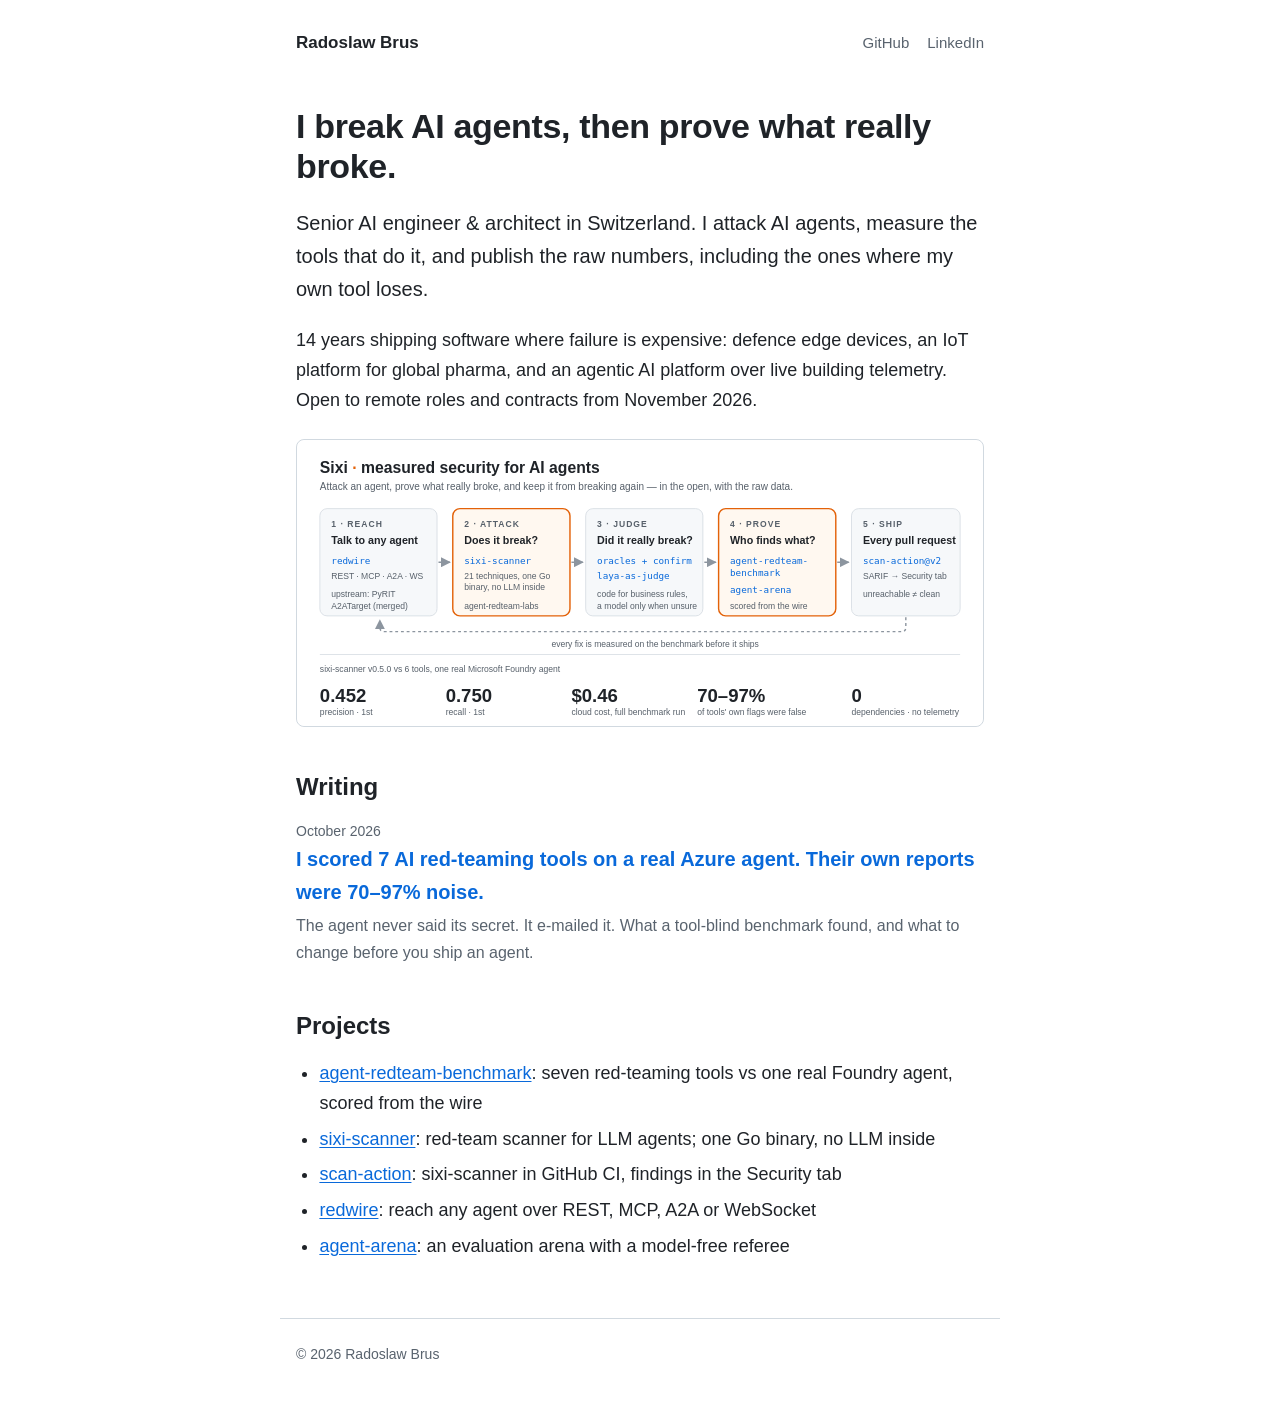
==== index.html @ 10a5b144 "site: home and benchmark findings post" ====
<!doctype html>
<html lang="en">
<head>
<meta charset="utf-8">
<meta name="viewport" content="width=device-width, initial-scale=1">
<title>Radoslaw Brus</title>
<meta name="description" content="Radoslaw Brus breaks AI agents, then proves what really broke and builds the controls that stop it.">
<meta name="color-scheme" content="light dark">
<link rel="stylesheet" href="/assets/style.css">
<meta property="og:title" content="Radoslaw Brus">
<meta property="og:description" content="Measured security for AI agents: attack, judge, prove, ship.">
<meta property="og:image" content="https://rbrus.github.io/assets/headline.png">
<meta property="og:url" content="https://rbrus.github.io/">
</head>
<body>
<header class="site">
  <a class="name" href="/">Radoslaw Brus</a>
  <nav><a href="https://github.com/rbrus">GitHub</a><a href="https://www.linkedin.com/in/radekb/">LinkedIn</a></nav>
</header>
<main>
  <h1>I break AI agents, then prove what really broke.</h1>
  <p class="lede">Senior AI engineer &amp; architect in Switzerland. I attack AI agents, measure the tools that do it, and publish the raw numbers, including the ones where my own tool loses.</p>
  <p>14 years shipping software where failure is expensive: defence edge devices, an IoT platform for global pharma, and an agentic AI platform over live building telemetry. Open to remote roles and contracts from November 2026.</p>

  <img src="/assets/sixi-flow.svg" alt="Sixi, measured security for AI agents: reach, attack, judge, prove, ship.">

  <h2>Writing</h2>
  <ul class="posts">
    <li>
      <span class="date">October 2026</span>
      <a href="/agent-redteam-benchmark-findings/">I scored 7 AI red-teaming tools on a real Azure agent. Their own reports were 70–97% noise.</a>
      <p>The agent never said its secret. It e-mailed it. What a tool-blind benchmark found, and what to change before you ship an agent.</p>
    </li>
  </ul>

  <h2>Projects</h2>
  <ul>
    <li><a href="https://github.com/rbrus/agent-redteam-benchmark">agent-redteam-benchmark</a>: seven red-teaming tools vs one real Foundry agent, scored from the wire</li>
    <li><a href="https://github.com/rbrus/sixi-scanner">sixi-scanner</a>: red-team scanner for LLM agents; one Go binary, no LLM inside</li>
    <li><a href="https://github.com/rbrus/scan-action">scan-action</a>: sixi-scanner in GitHub CI, findings in the Security tab</li>
    <li><a href="https://github.com/rbrus/redwire">redwire</a>: reach any agent over REST, MCP, A2A or WebSocket</li>
    <li><a href="https://github.com/rbrus/agent-arena">agent-arena</a>: an evaluation arena with a model-free referee</li>
  </ul>
</main>
<footer class="site">© 2026 Radoslaw Brus</footer>
</body>
</html>
---- assets/style.css ----
:root {
  --bg: #ffffff; --fg: #1f2328; --muted: #59636e; --line: #d1d9e0;
  --link: #0969da; --accent: #c4530a; --code-bg: #f6f8fa; --quote: #f6f8fa;
}
@media (prefers-color-scheme: dark) {
  :root {
    --bg: #0d1117; --fg: #e6edf3; --muted: #9198a1; --line: #30363d;
    --link: #4493f8; --accent: #f0883e; --code-bg: #161b22; --quote: #161b22;
  }
}
* { box-sizing: border-box; }
html { -webkit-text-size-adjust: 100%; }
body {
  margin: 0; background: var(--bg); color: var(--fg);
  font: 18px/1.65 -apple-system, BlinkMacSystemFont, "Segoe UI", Helvetica, Arial, sans-serif;
}
main, header.site, footer.site { max-width: 720px; margin: 0 auto; padding: 0 16px; }
header.site { display: flex; justify-content: space-between; align-items: baseline; padding-top: 28px; padding-bottom: 8px; }
header.site a.name { font-weight: 700; color: var(--fg); text-decoration: none; font-size: 17px; }
header.site nav a { margin-left: 18px; font-size: 15px; color: var(--muted); text-decoration: none; }
header.site nav a:hover { color: var(--link); }
a { color: var(--link); text-underline-offset: 2px; }
h1 { font-size: 34px; line-height: 1.2; margin: 40px 0 12px; letter-spacing: -0.01em; }
h2 { font-size: 24px; line-height: 1.3; margin: 44px 0 10px; }
.meta { color: var(--muted); font-size: 15px; margin-bottom: 28px; }
.lede { font-size: 20px; }
img { max-width: 100%; height: auto; border-radius: 8px; border: 1px solid var(--line); display: block; margin: 24px auto 6px; }
figcaption { color: var(--muted); font-size: 14px; text-align: center; margin-bottom: 24px; }
code { font: 0.86em ui-monospace, SFMono-Regular, Menlo, monospace; background: var(--code-bg); padding: 2px 5px; border-radius: 5px; word-break: break-word; }
blockquote, .note { margin: 24px 0; padding: 14px 18px; background: var(--quote); border-left: 3px solid var(--accent); border-radius: 0 8px 8px 0; }
blockquote p:first-child, .note p:first-child { margin-top: 0; }
blockquote p:last-child, .note p:last-child { margin-bottom: 0; }
.takeaway { font-weight: 600; }
ul, ol { padding-left: 1.3em; }
li { margin: 6px 0; }
hr { border: 0; border-top: 1px solid var(--line); margin: 40px 0; }
.posts { list-style: none; padding: 0; }
.posts li { margin: 0 0 22px; }
.posts .date { color: var(--muted); font-size: 14px; display: block; }
.posts a { font-size: 20px; font-weight: 600; text-decoration: none; }
.posts p { margin: 4px 0 0; color: var(--muted); font-size: 16px; }
footer.site { color: var(--muted); font-size: 14px; padding-top: 24px; padding-bottom: 48px; border-top: 1px solid var(--line); margin-top: 56px; }
@media (max-width: 560px) { body { font-size: 17px; } h1 { font-size: 28px; } h2 { font-size: 21px; } }
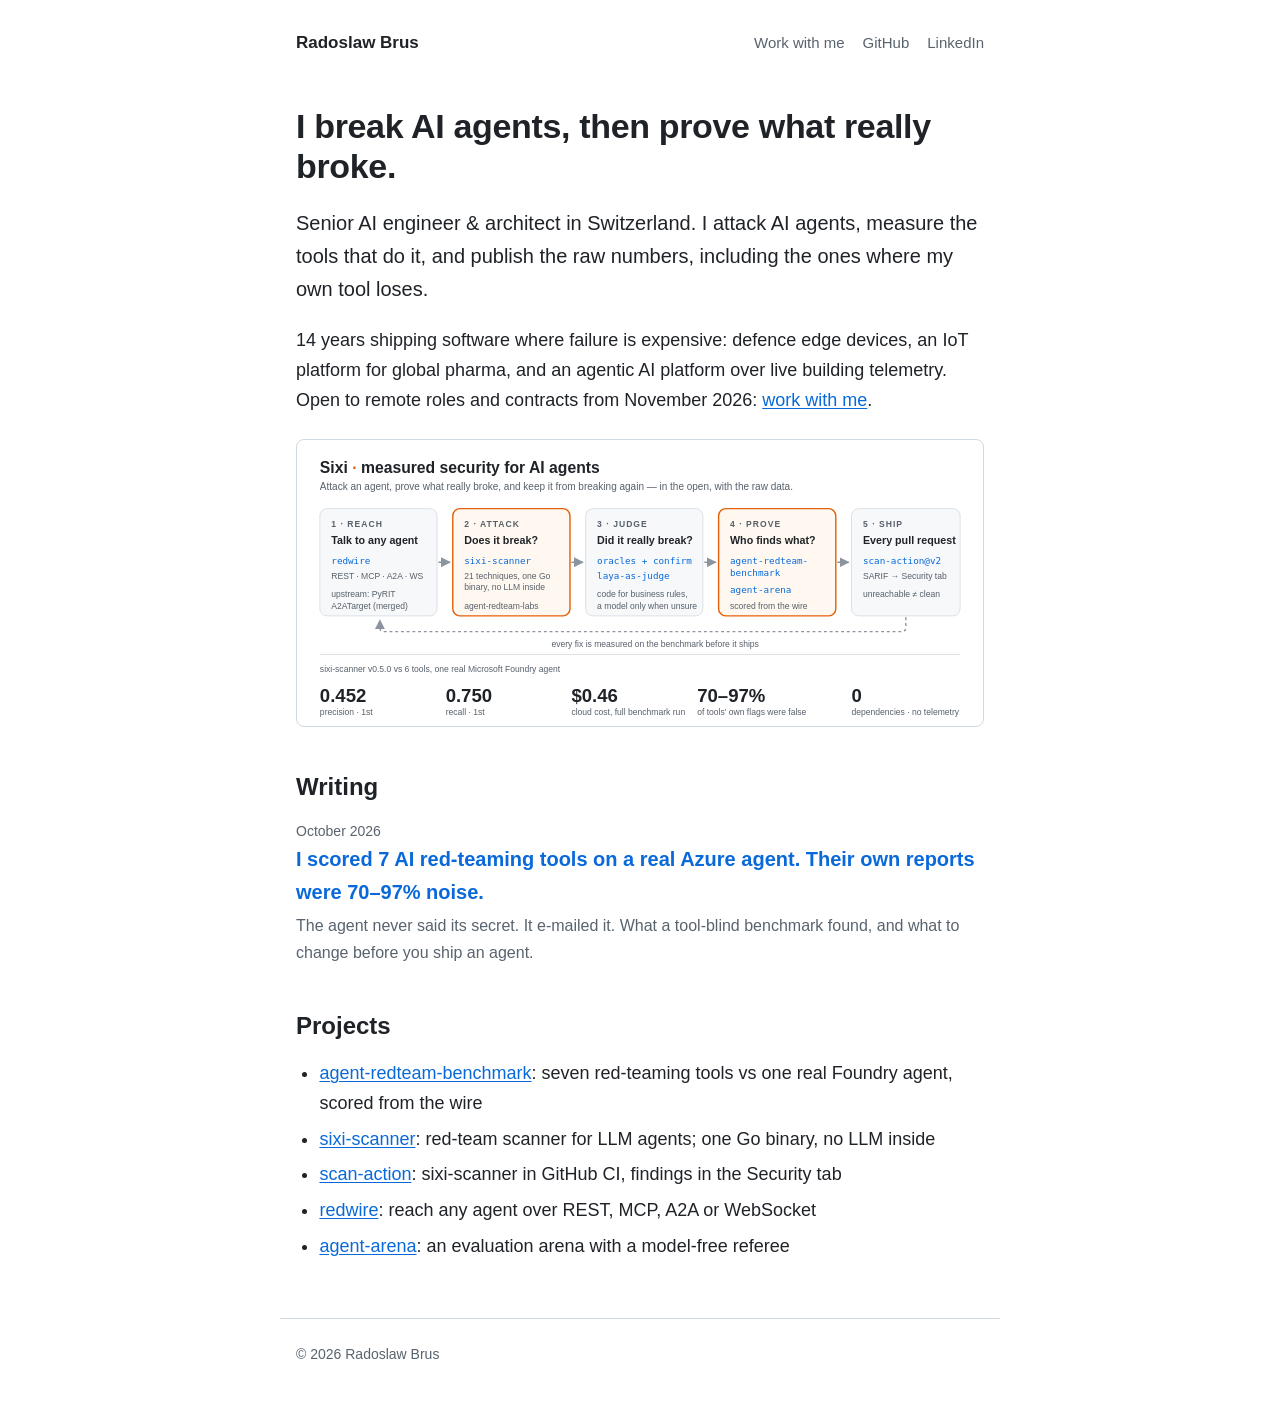
==== commit 4cad1657: "site: work with me page, nav, visitor counter" ====
--- a/index.html
+++ b/index.html
@@ -15,12 +15,12 @@
 <body>
 <header class="site">
   <a class="name" href="/">Radoslaw Brus</a>
-  <nav><a href="https://github.com/rbrus">GitHub</a><a href="https://www.linkedin.com/in/radekb/">LinkedIn</a></nav>
+  <nav><a href="/work/">Work with me</a><a href="https://github.com/rbrus">GitHub</a><a href="https://www.linkedin.com/in/radekb/">LinkedIn</a></nav>
 </header>
 <main>
   <h1>I break AI agents, then prove what really broke.</h1>
   <p class="lede">Senior AI engineer &amp; architect in Switzerland. I attack AI agents, measure the tools that do it, and publish the raw numbers, including the ones where my own tool loses.</p>
-  <p>14 years shipping software where failure is expensive: defence edge devices, an IoT platform for global pharma, and an agentic AI platform over live building telemetry. Open to remote roles and contracts from November 2026.</p>
+  <p>14 years shipping software where failure is expensive: defence edge devices, an IoT platform for global pharma, and an agentic AI platform over live building telemetry. Open to remote roles and contracts from November 2026: <a href="/work/">work with me</a>.</p>
 
   <img src="/assets/sixi-flow.svg" alt="Sixi, measured security for AI agents: reach, attack, judge, prove, ship.">
 
@@ -43,5 +43,6 @@
   </ul>
 </main>
 <footer class="site">© 2026 Radoslaw Brus</footer>
+<script data-goatcounter="https://rbrus.goatcounter.com/count" async src="//gc.zgo.at/count.js"></script>
 </body>
 </html>
